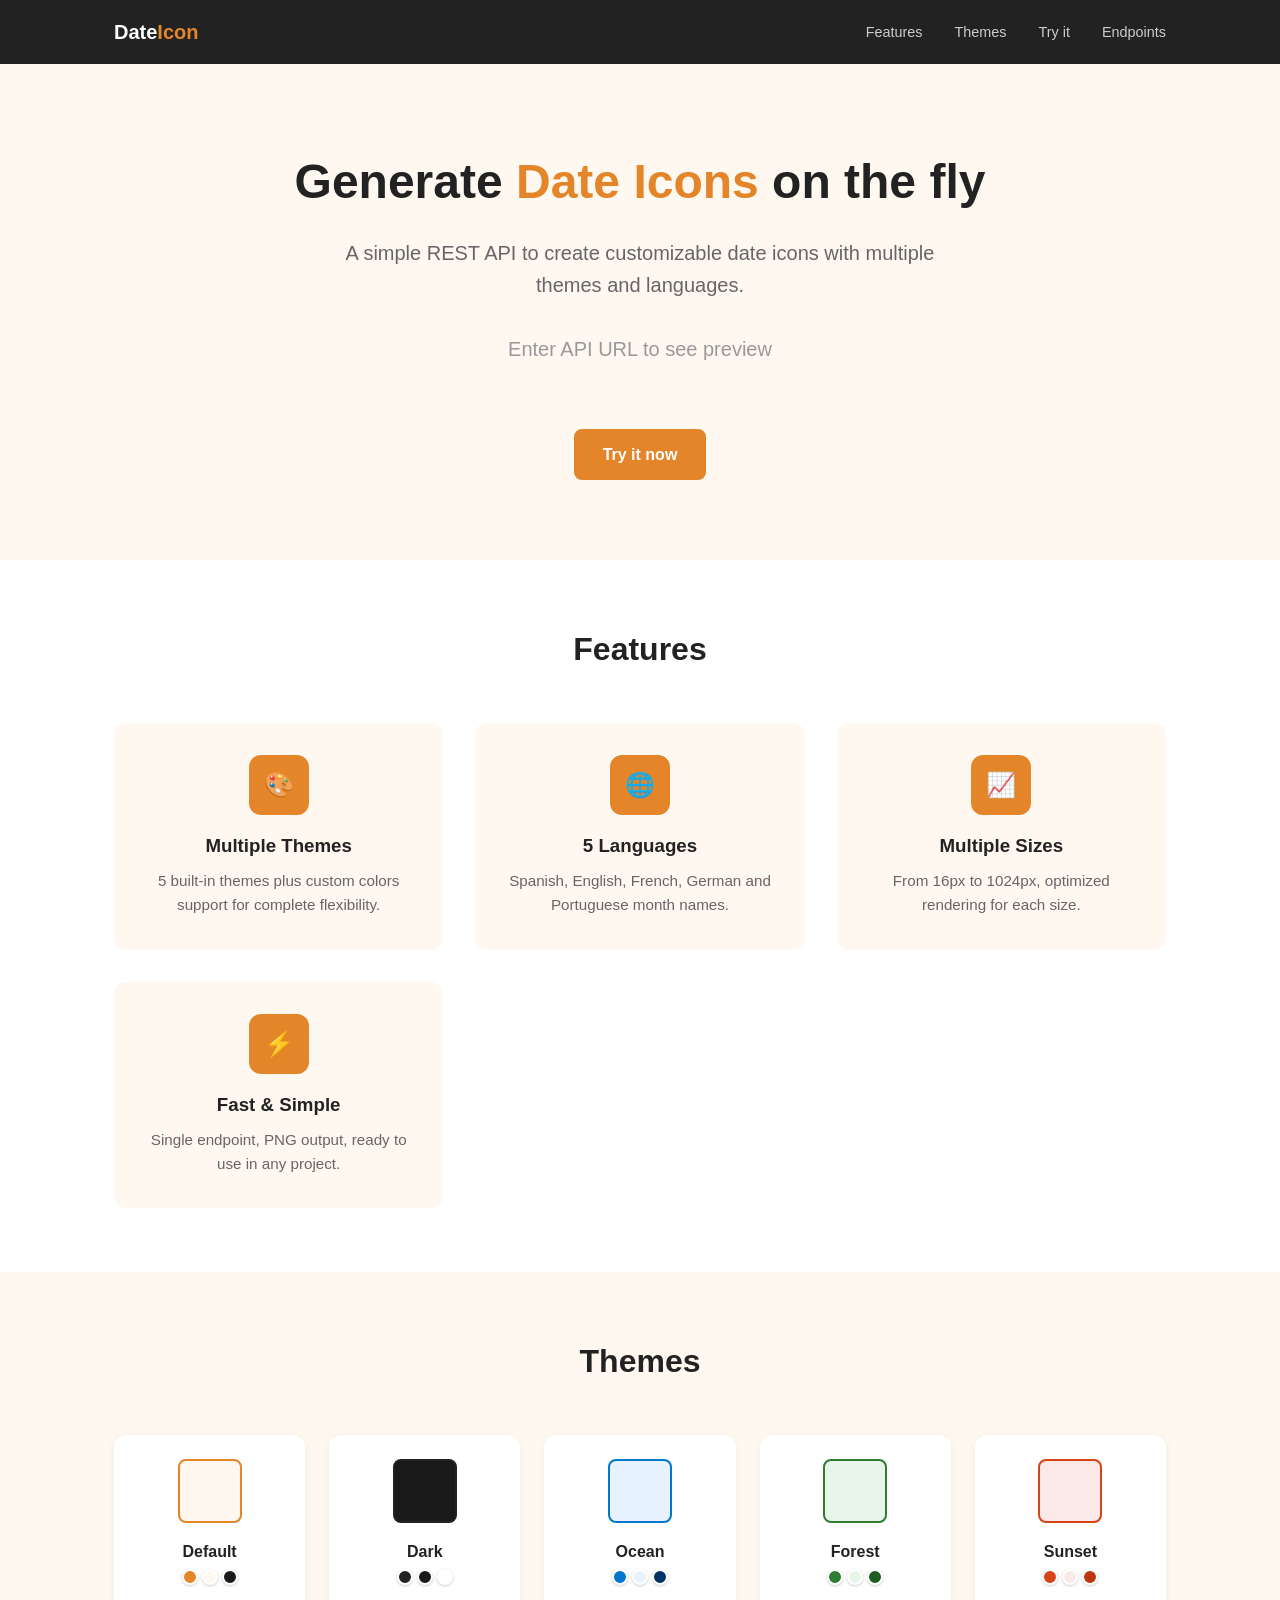
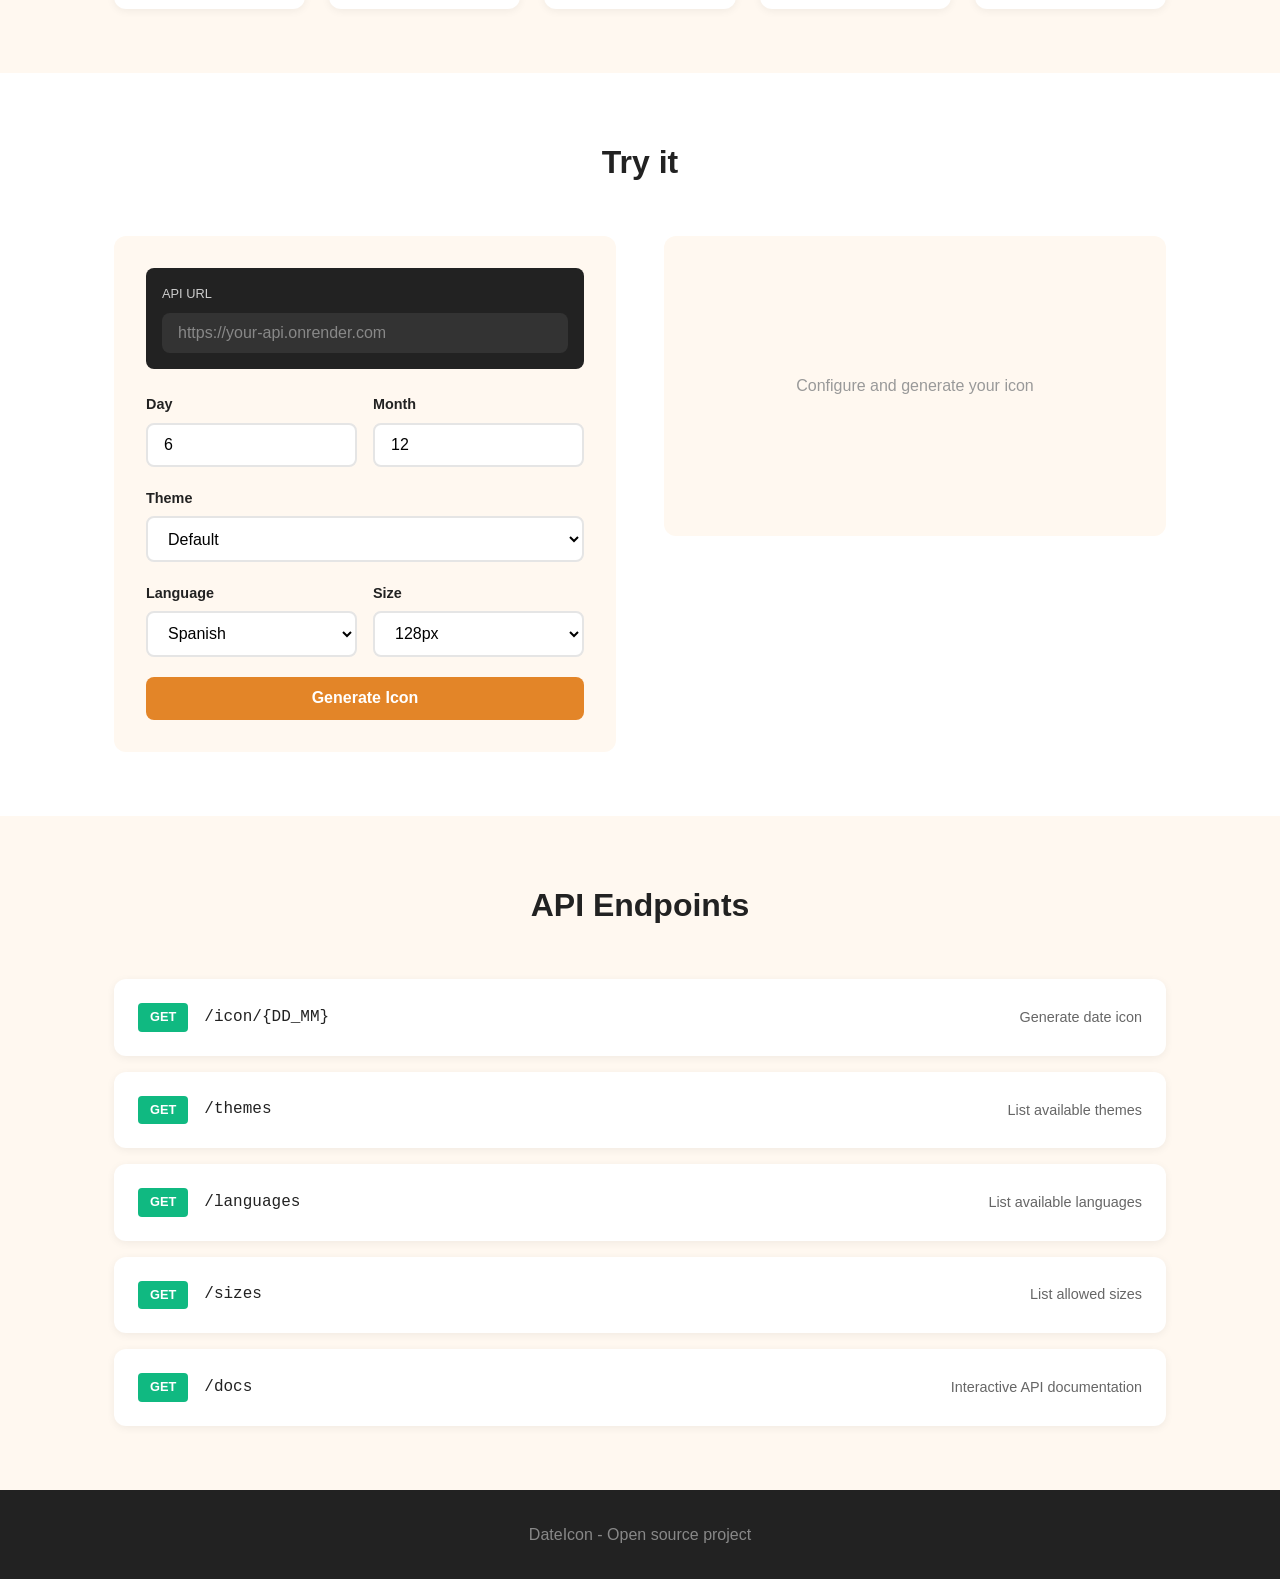
==== index.html @ a5574ef9 "feat(dateIcon): initial project setup - Add Flask application entry point (app.py) - Add centralized" ====
<!DOCTYPE html>
<html lang="en">

<head>
	<meta charset="UTF-8">
	<meta name="viewport" content="width=device-width, initial-scale=1.0">
	<title>Date Icon</title>
	<link rel="icon" type="image/png" href="/static/logo.png">
	<style>
		* {
			box-sizing: border-box;
			margin: 0;
			padding: 0;
		}

		:root {
			--primary: #e38528;
			--primary-dark: #c97420;
			--secondary: #222222;
			--background: #fff8f0;
			--text: #1a1a1a;
			--card: #ffffff;
			--border: #e5e5e5;
		}

		body {
			font-family: -apple-system, BlinkMacSystemFont, 'Segoe UI', Roboto, sans-serif;
			background: var(--background);
			color: var(--text);
			line-height: 1.6;
		}

		.container {
			max-width: 1100px;
			margin: 0 auto;
			padding: 0 1.5rem;
		}

		/* Navigation */
		nav {
			background: var(--secondary);
			padding: 1rem 0;
			position: sticky;
			top: 0;
			z-index: 100;
		}

		nav .container {
			display: flex;
			justify-content: space-between;
			align-items: center;
		}

		.logo {
			color: white;
			font-weight: 700;
			font-size: 1.25rem;
		}

		.logo span {
			color: var(--primary);
		}

		.nav-links {
			display: flex;
			gap: 2rem;
			list-style: none;
		}

		.nav-links a {
			color: #ccc;
			text-decoration: none;
			font-size: 0.9rem;
			transition: color 0.2s;
		}

		.nav-links a:hover {
			color: var(--primary);
		}

		/* Hero */
		.hero {
			padding: 5rem 0;
			text-align: center;
		}

		.hero h1 {
			font-size: 3rem;
			margin-bottom: 1rem;
			color: var(--secondary);
		}

		.hero h1 span {
			color: var(--primary);
		}

		.hero p {
			font-size: 1.25rem;
			color: #666;
			max-width: 600px;
			margin: 0 auto 2rem;
		}

		.hero-demo {
			display: flex;
			justify-content: center;
			gap: 1rem;
			flex-wrap: wrap;
			margin-bottom: 2rem;
		}

		.hero-demo img {
			width: 80px;
			height: 80px;
			border-radius: 12px;
			box-shadow: 0 4px 12px rgba(0, 0, 0, 0.1);
		}

		.btn {
			display: inline-block;
			background: var(--primary);
			color: white;
			padding: 0.8rem 1.8rem;
			border-radius: 8px;
			text-decoration: none;
			font-weight: 600;
			transition: background 0.2s, transform 0.1s;
			border: none;
			cursor: pointer;
			font-size: 1rem;
		}

		.btn:hover {
			background: var(--primary-dark);
		}

		.btn-outline {
			background: transparent;
			border: 2px solid var(--primary);
			color: var(--primary);
		}

		.btn-outline:hover {
			background: var(--primary);
			color: white;
		}

		/* Features */
		.features {
			padding: 4rem 0;
			background: white;
		}

		.section-title {
			text-align: center;
			font-size: 2rem;
			margin-bottom: 3rem;
			color: var(--secondary);
		}

		.features-grid {
			display: grid;
			grid-template-columns: repeat(auto-fit, minmax(280px, 1fr));
			gap: 2rem;
		}

		.feature-card {
			background: var(--background);
			padding: 2rem;
			border-radius: 12px;
			text-align: center;
		}

		.feature-icon {
			width: 60px;
			height: 60px;
			background: var(--primary);
			border-radius: 12px;
			display: flex;
			align-items: center;
			justify-content: center;
			margin: 0 auto 1rem;
			font-size: 1.5rem;
		}

		.feature-card h3 {
			margin-bottom: 0.5rem;
			color: var(--secondary);
		}

		.feature-card p {
			color: #666;
			font-size: 0.95rem;
		}

		/* Themes */
		.themes {
			padding: 4rem 0;
		}

		.themes-grid {
			display: grid;
			grid-template-columns: repeat(auto-fit, minmax(180px, 1fr));
			gap: 1.5rem;
		}

		.theme-card {
			background: white;
			border-radius: 12px;
			padding: 1.5rem;
			text-align: center;
			box-shadow: 0 2px 8px rgba(0, 0, 0, 0.06);
			transition: transform 0.2s, box-shadow 0.2s;
		}

		.theme-card:hover {
			transform: translateY(-4px);
			box-shadow: 0 8px 20px rgba(0, 0, 0, 0.1);
		}

		.theme-preview {
			width: 64px;
			height: 64px;
			margin: 0 auto 1rem;
			border-radius: 8px;
		}

		.theme-card h4 {
			color: var(--secondary);
			margin-bottom: 0.25rem;
		}

		.theme-colors {
			display: flex;
			justify-content: center;
			gap: 0.25rem;
		}

		.color-dot {
			width: 16px;
			height: 16px;
			border-radius: 50%;
			border: 2px solid white;
			box-shadow: 0 1px 3px rgba(0, 0, 0, 0.2);
		}

		/* Playground */
		.playground {
			padding: 4rem 0;
			background: white;
		}

		.playground-wrapper {
			display: grid;
			grid-template-columns: 1fr 1fr;
			gap: 3rem;
			align-items: start;
		}

		@media (max-width: 768px) {
			.playground-wrapper {
				grid-template-columns: 1fr;
			}
		}

		.playground-form {
			background: var(--background);
			padding: 2rem;
			border-radius: 12px;
		}

		.form-group {
			margin-bottom: 1.25rem;
		}

		.form-group label {
			display: block;
			font-weight: 600;
			margin-bottom: 0.4rem;
			font-size: 0.9rem;
			color: var(--secondary);
		}

		.form-row {
			display: grid;
			grid-template-columns: 1fr 1fr;
			gap: 1rem;
		}

		input,
		select {
			width: 100%;
			padding: 0.7rem 1rem;
			border: 2px solid var(--border);
			border-radius: 8px;
			font-size: 1rem;
			transition: border-color 0.2s;
			background: white;
		}

		input:focus,
		select:focus {
			outline: none;
			border-color: var(--primary);
		}

		.api-config {
			background: var(--secondary);
			color: white;
			padding: 1rem;
			border-radius: 8px;
			margin-bottom: 1.5rem;
		}

		.api-config label {
			color: #ccc;
			font-size: 0.8rem;
			margin-bottom: 0.5rem;
			display: block;
		}

		.api-config input {
			background: #333;
			border: none;
			color: white;
		}

		.api-config input::placeholder {
			color: #888;
		}

		.playground-result {
			text-align: center;
		}

		.result-preview {
			background: var(--background);
			border-radius: 12px;
			padding: 3rem;
			min-height: 300px;
			display: flex;
			flex-direction: column;
			align-items: center;
			justify-content: center;
		}

		.result-image {
			max-width: 200px;
			border-radius: 12px;
			box-shadow: 0 8px 24px rgba(0, 0, 0, 0.15);
		}

		.result-url {
			margin-top: 1.5rem;
			background: var(--secondary);
			color: #aaa;
			padding: 0.75rem 1rem;
			border-radius: 8px;
			font-family: monospace;
			font-size: 0.8rem;
			word-break: break-all;
			max-width: 100%;
		}

		.result-url code {
			color: var(--primary);
		}

		.loader {
			display: none;
			flex-direction: column;
			align-items: center;
			gap: 1rem;
		}

		.loader.active {
			display: flex;
		}

		.spinner {
			width: 48px;
			height: 48px;
			border: 4px solid var(--border);
			border-top-color: var(--primary);
			border-radius: 50%;
			animation: spin 1s linear infinite;
		}

		@keyframes spin {
			to {
				transform: rotate(360deg);
			}
		}

		.loader-text {
			color: #666;
		}

		.loader-warning {
			background: #fff3e0;
			color: #e65100;
			padding: 0.75rem 1rem;
			border-radius: 8px;
			font-size: 0.85rem;
			max-width: 280px;
			display: none;
		}

		.error-msg {
			background: #ffebee;
			color: #c62828;
			padding: 1rem;
			border-radius: 8px;
			display: none;
		}

		.placeholder-text {
			color: #999;
		}

		.hidden {
			display: none !important;
		}

		/* Endpoints */
		.endpoints {
			padding: 4rem 0;
		}

		.endpoint-list {
			display: flex;
			flex-direction: column;
			gap: 1rem;
		}

		.endpoint {
			background: white;
			border-radius: 12px;
			padding: 1.5rem;
			display: flex;
			align-items: center;
			gap: 1rem;
			box-shadow: 0 2px 8px rgba(0, 0, 0, 0.06);
		}

		.endpoint-method {
			background: #10b981;
			color: white;
			padding: 0.25rem 0.75rem;
			border-radius: 4px;
			font-weight: 600;
			font-size: 0.8rem;
		}

		.endpoint-path {
			font-family: monospace;
			font-size: 1rem;
			color: var(--secondary);
		}

		.endpoint-desc {
			color: #666;
			margin-left: auto;
			font-size: 0.9rem;
		}

		@media (max-width: 600px) {
			.endpoint {
				flex-direction: column;
				align-items: flex-start;
			}

			.endpoint-desc {
				margin-left: 0;
			}
		}

		/* Footer */
		footer {
			background: var(--secondary);
			color: #888;
			padding: 2rem 0;
			text-align: center;
		}

		footer a {
			color: var(--primary);
			text-decoration: none;
		}
	</style>
</head>

<body>
	<nav>
		<div class="container">
			<div class="logo">Date<span>Icon</span></div>
			<ul class="nav-links">
				<li><a href="#features">Features</a></li>
				<li><a href="#themes">Themes</a></li>
				<li><a href="#playground">Try it</a></li>
				<li><a href="#endpoints">Endpoints</a></li>
			</ul>
		</div>
	</nav>

	<section class="hero">
		<div class="container">
			<h1>Generate <span>Date Icons</span> on the fly</h1>
			<p>A simple REST API to create customizable date icons with multiple themes and languages.</p>
			<div class="hero-demo" id="heroDemo"></div>
			<a href="#playground" class="btn">Try it now</a>
		</div>
	</section>

	<section class="features" id="features">
		<div class="container">
			<h2 class="section-title">Features</h2>
			<div class="features-grid">
				<div class="feature-card">
					<div class="feature-icon">&#127912;</div>
					<h3>Multiple Themes</h3>
					<p>5 built-in themes plus custom colors support for complete flexibility.</p>
				</div>
				<div class="feature-card">
					<div class="feature-icon">&#127760;</div>
					<h3>5 Languages</h3>
					<p>Spanish, English, French, German and Portuguese month names.</p>
				</div>
				<div class="feature-card">
					<div class="feature-icon">&#128200;</div>
					<h3>Multiple Sizes</h3>
					<p>From 16px to 1024px, optimized rendering for each size.</p>
				</div>
				<div class="feature-card">
					<div class="feature-icon">&#9889;</div>
					<h3>Fast & Simple</h3>
					<p>Single endpoint, PNG output, ready to use in any project.</p>
				</div>
			</div>
		</div>
	</section>

	<section class="themes" id="themes">
		<div class="container">
			<h2 class="section-title">Themes</h2>
			<div class="themes-grid" id="themesGrid"></div>
		</div>
	</section>

	<section class="playground" id="playground">
		<div class="container">
			<h2 class="section-title">Try it</h2>
			<div class="playground-wrapper">
				<div class="playground-form">
					<div class="api-config">
						<label>API URL</label>
						<input type="url" id="apiUrl" placeholder="https://your-api.onrender.com">
					</div>
					<form id="iconForm">
						<div class="form-row">
							<div class="form-group">
								<label>Day</label>
								<input type="number" id="day" min="1" max="31" value="15" required>
							</div>
							<div class="form-group">
								<label>Month</label>
								<input type="number" id="month" min="1" max="12" value="6" required>
							</div>
						</div>
						<div class="form-group">
							<label>Theme</label>
							<select id="theme">
								<option value="default">Default</option>
								<option value="dark">Dark</option>
								<option value="ocean">Ocean</option>
								<option value="forest">Forest</option>
								<option value="sunset">Sunset</option>
							</select>
						</div>
						<div class="form-row">
							<div class="form-group">
								<label>Language</label>
								<select id="lang">
									<option value="es">Spanish</option>
									<option value="en">English</option>
									<option value="fr">French</option>
									<option value="de">German</option>
									<option value="pt">Portuguese</option>
								</select>
							</div>
							<div class="form-group">
								<label>Size</label>
								<select id="size">
									<option value="64">64px</option>
									<option value="128" selected>128px</option>
									<option value="256">256px</option>
									<option value="512">512px</option>
								</select>
							</div>
						</div>
						<button type="submit" class="btn" id="generateBtn" style="width:100%">Generate Icon</button>
					</form>
				</div>

				<div class="playground-result">
					<div class="result-preview">
						<div class="loader" id="loader">
							<div class="spinner"></div>
							<p class="loader-text">Generating... <span id="timer">0s</span></p>
							<div class="loader-warning" id="coldWarning">
								First request may take 30-60s (server cold start)
							</div>
						</div>
						<div class="error-msg" id="errorMsg"></div>
						<div id="resultContent" class="hidden">
							<img id="resultImage" class="result-image" alt="Generated icon">
						</div>
						<p class="placeholder-text" id="placeholder">Configure and generate your icon</p>
					</div>
					<div class="result-url hidden" id="resultUrlBox">
						<code id="resultUrl"></code>
					</div>
				</div>
			</div>
		</div>
	</section>

	<section class="endpoints" id="endpoints">
		<div class="container">
			<h2 class="section-title">API Endpoints</h2>
			<div class="endpoint-list">
				<div class="endpoint">
					<span class="endpoint-method">GET</span>
					<span class="endpoint-path">/icon/{DD_MM}</span>
					<span class="endpoint-desc">Generate date icon</span>
				</div>
				<div class="endpoint">
					<span class="endpoint-method">GET</span>
					<span class="endpoint-path">/themes</span>
					<span class="endpoint-desc">List available themes</span>
				</div>
				<div class="endpoint">
					<span class="endpoint-method">GET</span>
					<span class="endpoint-path">/languages</span>
					<span class="endpoint-desc">List available languages</span>
				</div>
				<div class="endpoint">
					<span class="endpoint-method">GET</span>
					<span class="endpoint-path">/sizes</span>
					<span class="endpoint-desc">List allowed sizes</span>
				</div>
				<div class="endpoint">
					<span class="endpoint-method">GET</span>
					<span class="endpoint-path">/docs</span>
					<span class="endpoint-desc">Interactive API documentation</span>
				</div>
			</div>
		</div>
	</section>

	<footer>
		<div class="container">
			<p>DateIcon - Open source project</p>
		</div>
	</footer>

	<script>
		const STORAGE_KEY = 'dateIconApiUrl';
		const THEMES_DATA = {
			default: {name: 'Default', bar: '#e38528', bg: '#fff8f0', text: '#1a1a1a'},
			dark: {name: 'Dark', bar: '#222222', bg: '#1a1a1a', text: '#ffffff'},
			ocean: {name: 'Ocean', bar: '#0077cc', bg: '#e6f3ff', text: '#003366'},
			forest: {name: 'Forest', bar: '#2e7d32', bg: '#e8f5e9', text: '#1b5e20'},
			sunset: {name: 'Sunset', bar: '#d84315', bg: '#fbe9e7', text: '#bf360c'}
		};

		let timerInterval = null;
		let startTime = null;

		// Elements
		const apiUrlInput = document.getElementById('apiUrl');
		const form = document.getElementById('iconForm');
		const loader = document.getElementById('loader');
		const errorMsg = document.getElementById('errorMsg');
		const resultContent = document.getElementById('resultContent');
		const resultImage = document.getElementById('resultImage');
		const resultUrl = document.getElementById('resultUrl');
		const resultUrlBox = document.getElementById('resultUrlBox');
		const placeholder = document.getElementById('placeholder');
		const timer = document.getElementById('timer');
		const coldWarning = document.getElementById('coldWarning');
		const generateBtn = document.getElementById('generateBtn');

		// Load saved URL
		const saved = localStorage.getItem(STORAGE_KEY);
		if (saved) apiUrlInput.value = saved;

		apiUrlInput.addEventListener('change', () => {
			localStorage.setItem(STORAGE_KEY, apiUrlInput.value.trim());
			renderHeroDemo();
			renderThemes();
		});

		function getBaseUrl() {
			return apiUrlInput.value.trim().replace(/\/$/, '');
		}

		// Render hero demo images
		function renderHeroDemo() {
			const base = getBaseUrl();
			const heroDemo = document.getElementById('heroDemo');
			if (!base) {
				heroDemo.innerHTML = '<p style="color:#999">Enter API URL to see preview</p>';
				return;
			}
			const dates = ['25_12', '14_02', '01_01', '04_07', '31_10'];
			const themes = ['default', 'ocean', 'forest', 'sunset', 'dark'];
			heroDemo.innerHTML = dates.map((d, i) =>
				`<img src="${base}/icon/${d}?theme=${themes[i]}&size=128" alt="Demo ${i + 1}" onerror="this.style.display='none'">`
			).join('');
		}

		// Render themes grid
		function renderThemes() {
			const base = getBaseUrl();
			const grid = document.getElementById('themesGrid');
			grid.innerHTML = Object.entries(THEMES_DATA).map(([key, t]) => `
                <div class="theme-card">
                    ${base
					? `<img class="theme-preview" src="${base}/icon/15_06?theme=${key}&size=128" alt="${t.name}" onerror="this.style.opacity=0.3">`
					: `<div class="theme-preview" style="background:${t.bg};border:2px solid ${t.bar}"></div>`
				}
                    <h4>${t.name}</h4>
                    <div class="theme-colors">
                        <span class="color-dot" style="background:${t.bar}"></span>
                        <span class="color-dot" style="background:${t.bg}"></span>
                        <span class="color-dot" style="background:${t.text}"></span>
                    </div>
                </div>
            `).join('');
		}

		function updateTimer() {
			const elapsed = Math.floor((Date.now() - startTime) / 1000);
			timer.textContent = `${elapsed}s`;
			if (elapsed >= 5) coldWarning.style.display = 'block';
		}

		function startTimer() {
			startTime = Date.now();
			coldWarning.style.display = 'none';
			timerInterval = setInterval(updateTimer, 1000);
			updateTimer();
		}

		function stopTimer() {
			if (timerInterval) {
				clearInterval(timerInterval);
				timerInterval = null;
			}
		}

		function showLoader() {
			loader.classList.add('active');
			errorMsg.style.display = 'none';
			resultContent.classList.add('hidden');
			resultUrlBox.classList.add('hidden');
			placeholder.classList.add('hidden');
			generateBtn.disabled = true;
			startTimer();
		}

		function hideLoader() {
			loader.classList.remove('active');
			generateBtn.disabled = false;
			stopTimer();
		}

		function showError(msg) {
			hideLoader();
			errorMsg.textContent = msg;
			errorMsg.style.display = 'block';
		}

		function showResult(url) {
			hideLoader();
			resultImage.src = url;
			resultUrl.textContent = url;
			resultContent.classList.remove('hidden');
			resultUrlBox.classList.remove('hidden');
		}

		form.addEventListener('submit', async (e) => {
			e.preventDefault();
			const base = getBaseUrl();
			if (!base) {
				showError('Please enter the API URL');
				return;
			}

			const day = document.getElementById('day').value.padStart(2, '0');
			const month = document.getElementById('month').value.padStart(2, '0');
			const theme = document.getElementById('theme').value;
			const lang = document.getElementById('lang').value;
			const size = document.getElementById('size').value;

			const url = `${base}/icon/${day}_${month}?theme=${theme}&lang=${lang}&size=${size}`;
			showLoader();

			try {
				const controller = new AbortController();
				const timeout = setTimeout(() => controller.abort(), 90000);
				const res = await fetch(url, {signal: controller.signal});
				clearTimeout(timeout);

				if (!res.ok) {
					const data = await res.json();
					throw new Error(data.detail || 'Request failed');
				}
				showResult(url);
			} catch (err) {
				if (err.name === 'AbortError') {
					showError('Timeout (90s). Server may be unavailable.');
				} else if (err.message.includes('Failed to fetch')) {
					showError('Cannot connect. Check URL or wait for cold start.');
				} else {
					showError(err.message);
				}
			}
		});

		// Init
		const today = new Date();
		document.getElementById('day').value = today.getDate();
		document.getElementById('month').value = today.getMonth() + 1;
		renderHeroDemo();
		renderThemes();
	</script>
</body>

</html>
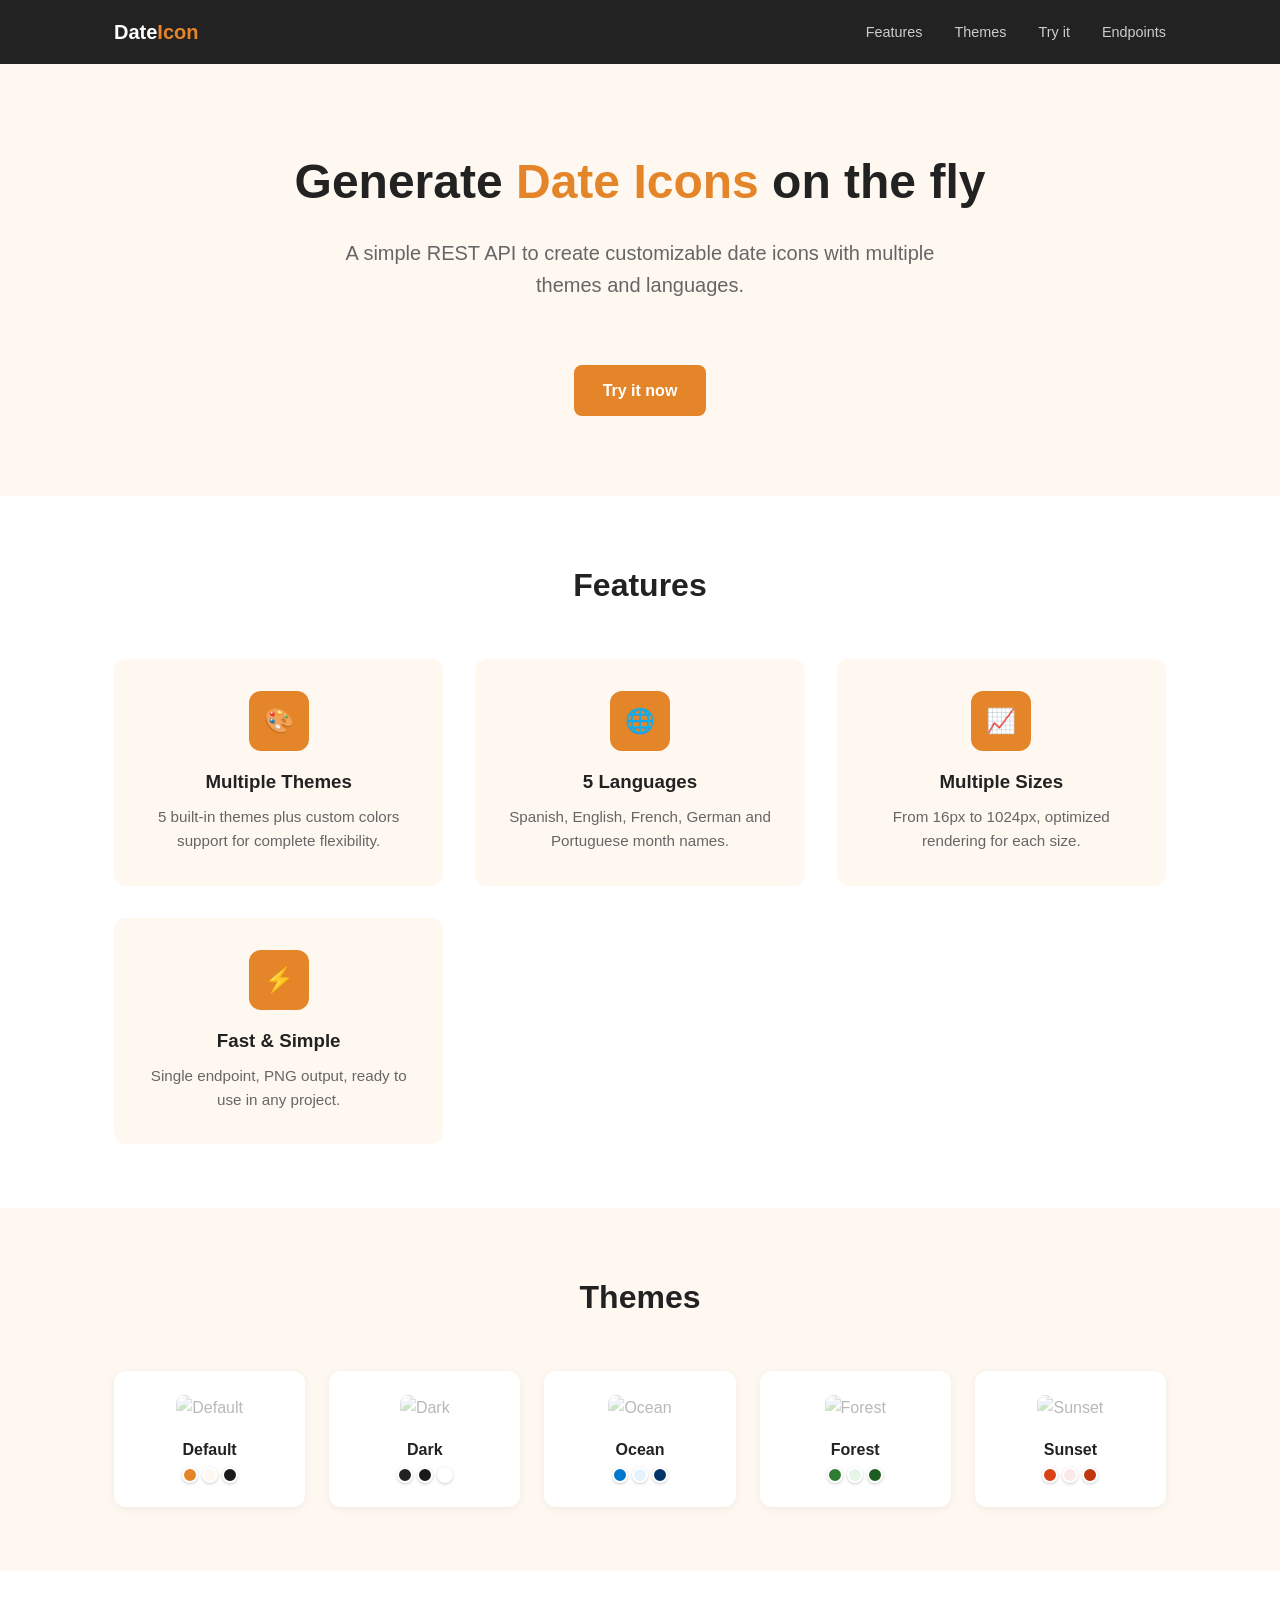
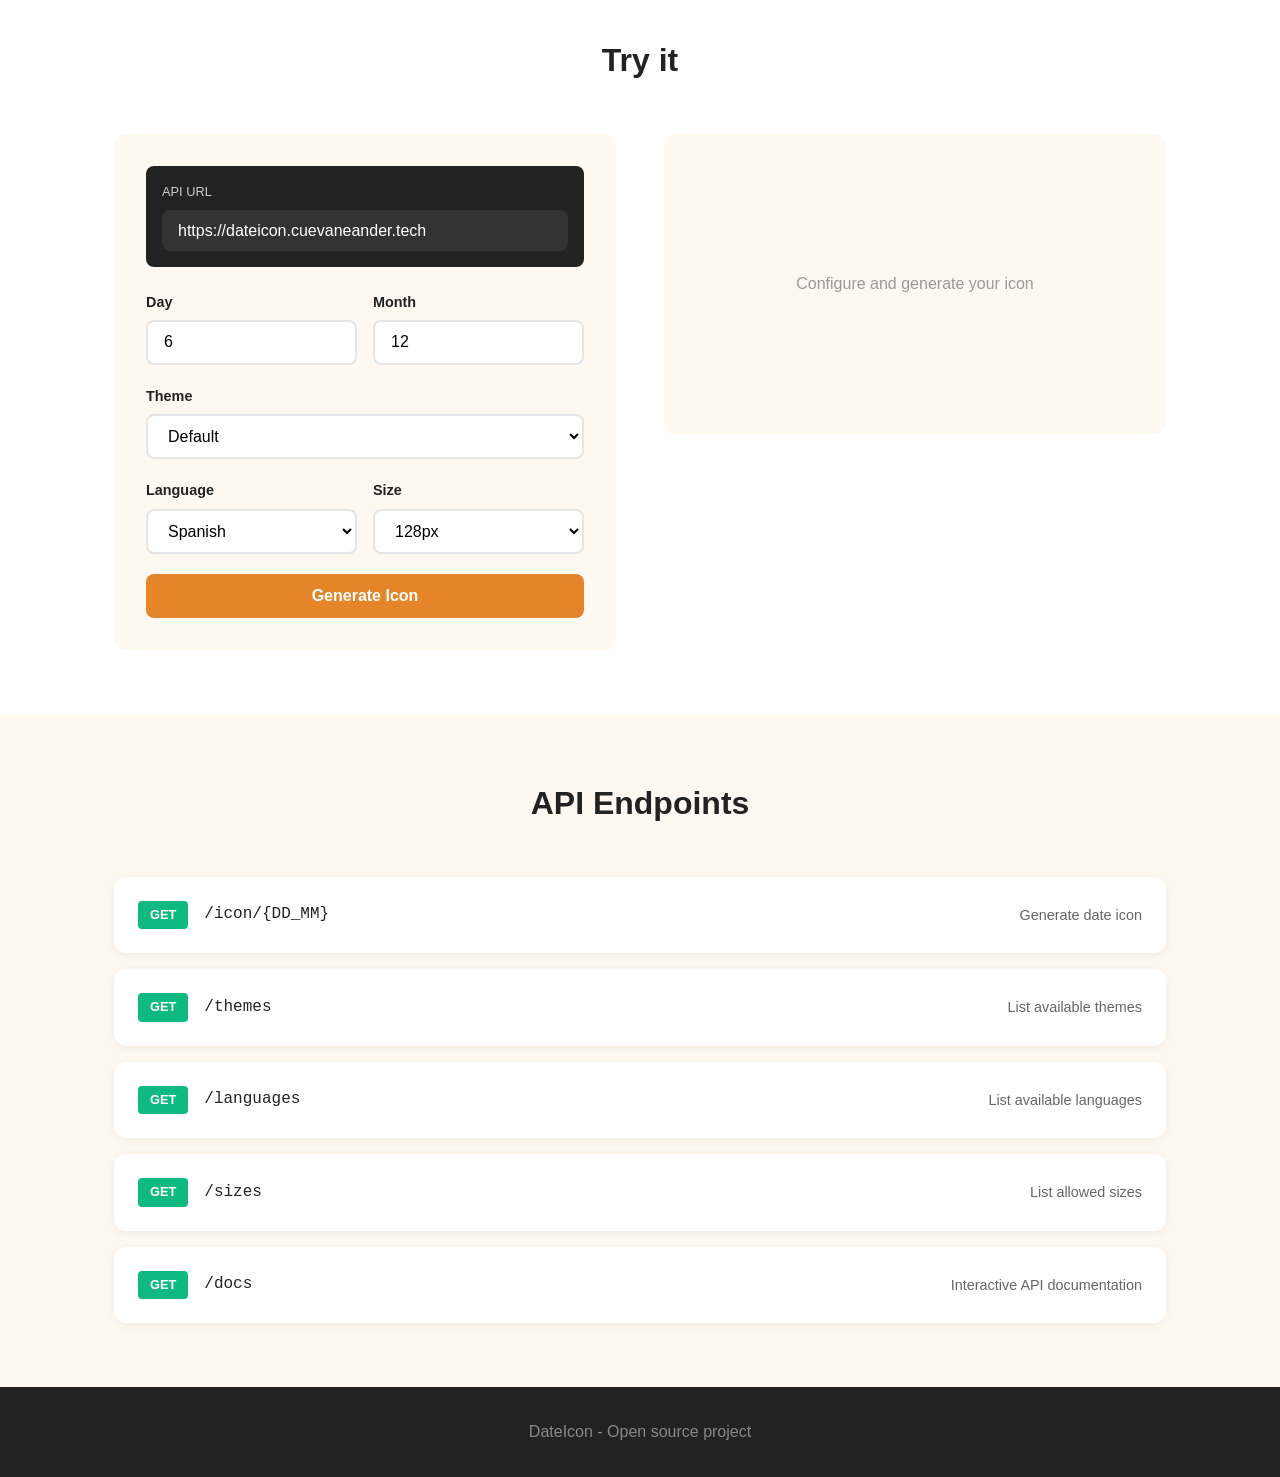
==== commit 12f428b3: "feat(seo): add meta tags and default API URL - Add meta description for SEO - Add Open Graph tags fo" ====
--- a/index.html
+++ b/index.html
@@ -5,6 +5,23 @@
 	<meta charset="UTF-8">
 	<meta name="viewport" content="width=device-width, initial-scale=1.0">
 	<title>Date Icon</title>
+	<meta name="description" content="A simple REST API to create customizable date icons with multiple themes and languages.">
+
+	<!-- Facebook Meta Tags -->
+	<meta property="og:url" content="https://dateicon.cuevaneander.tech/">
+	<meta property="og:type" content="website">
+	<meta property="og:title" content="Date Icon">
+	<meta property="og:description" content="A simple REST API to create customizable date icons with multiple themes and languages.">
+	<meta property="og:image" content="https://dateicon.cuevaneander.tech/static/logo.png">
+
+	<!-- Twitter Meta Tags -->
+	<meta name="twitter:card" content="summary_large_image">
+	<meta property="twitter:domain" content="dateicon.cuevaneander.tech">
+	<meta property="twitter:url" content="https://dateicon.cuevaneander.tech/">
+	<meta name="twitter:title" content="Date Icon">
+	<meta name="twitter:description" content="A simple REST API to create customizable date icons with multiple themes and languages.">
+	<meta name="twitter:image" content="https://dateicon.cuevaneander.tech/static/logo.png">
+
 	<link rel="icon" type="image/png" href="/static/logo.png">
 	<style>
 		* {
@@ -691,9 +708,9 @@
 		const coldWarning = document.getElementById('coldWarning');
 		const generateBtn = document.getElementById('generateBtn');
 
-		// Load saved URL
+		// Load saved URL or use default
 		const saved = localStorage.getItem(STORAGE_KEY);
-		if (saved) apiUrlInput.value = saved;
+		apiUrlInput.value = saved || 'https://dateicon.cuevaneander.tech';
 
 		apiUrlInput.addEventListener('change', () => {
 			localStorage.setItem(STORAGE_KEY, apiUrlInput.value.trim());
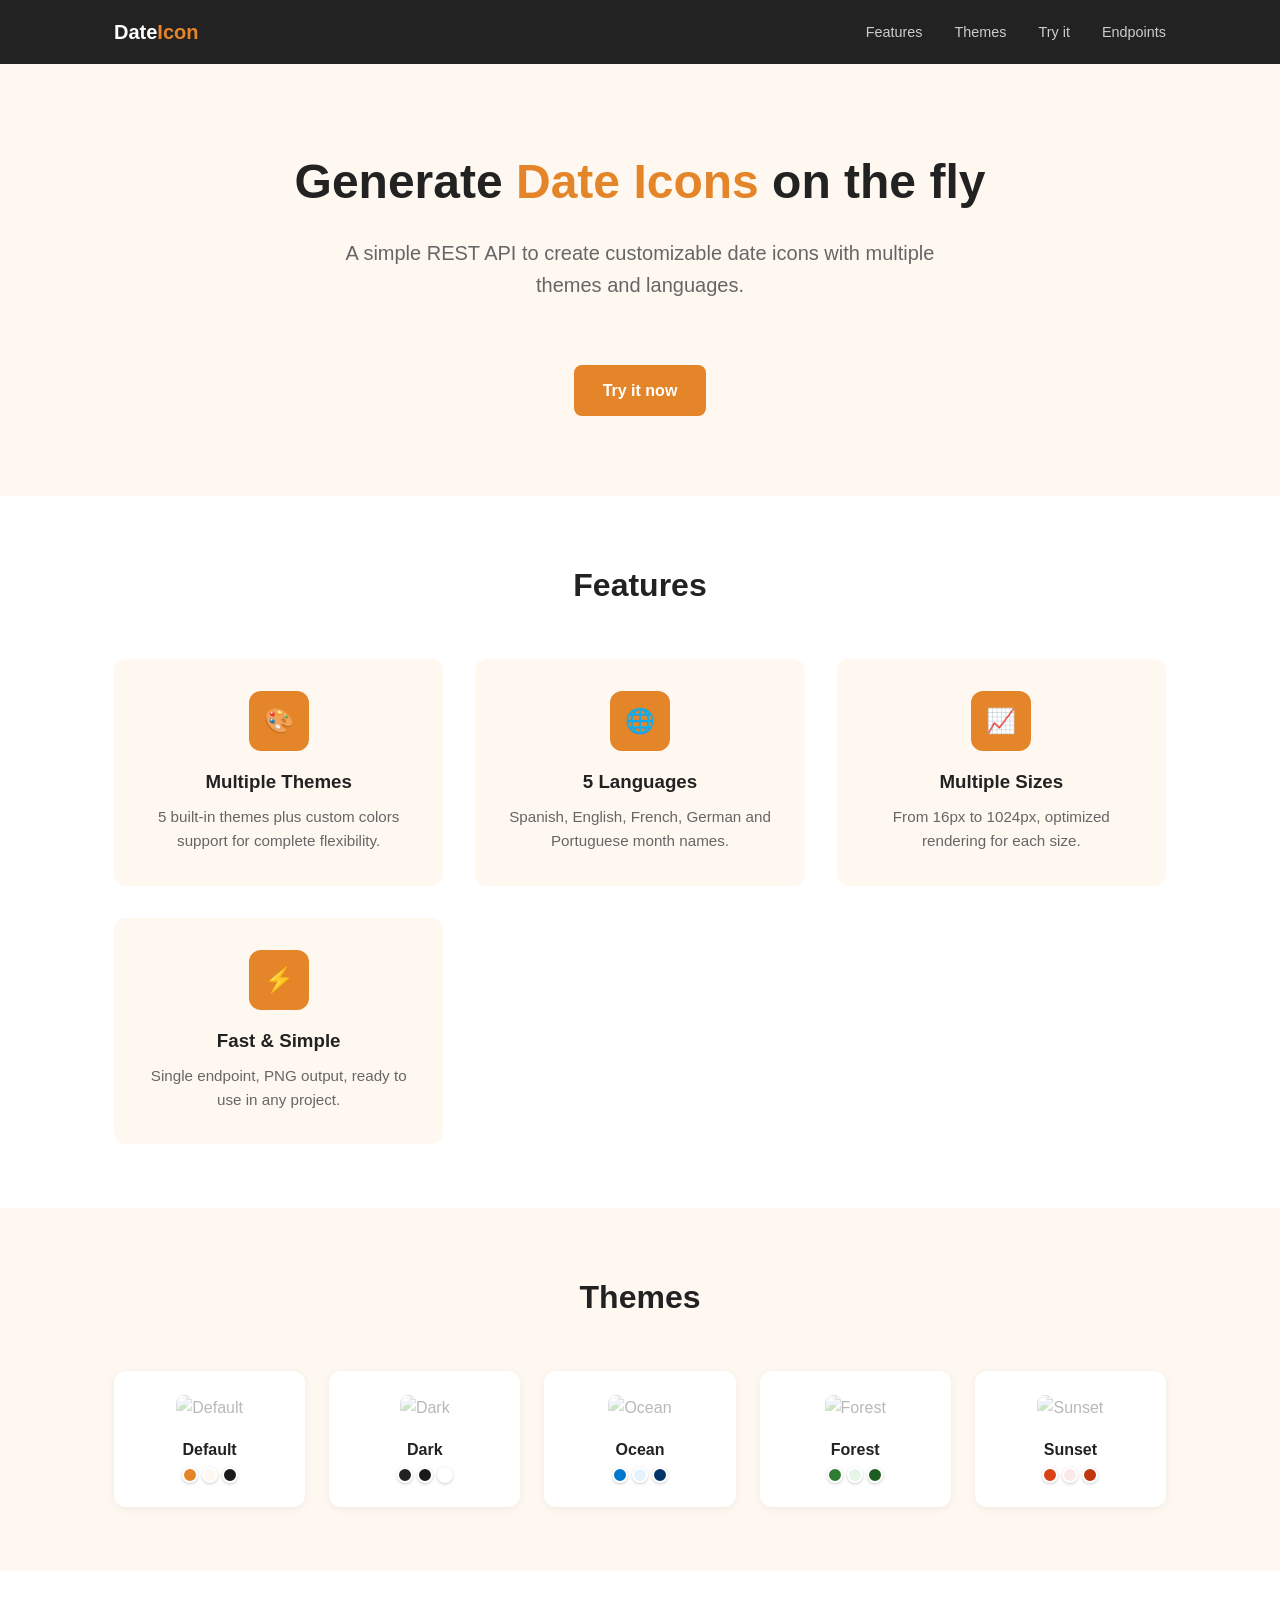
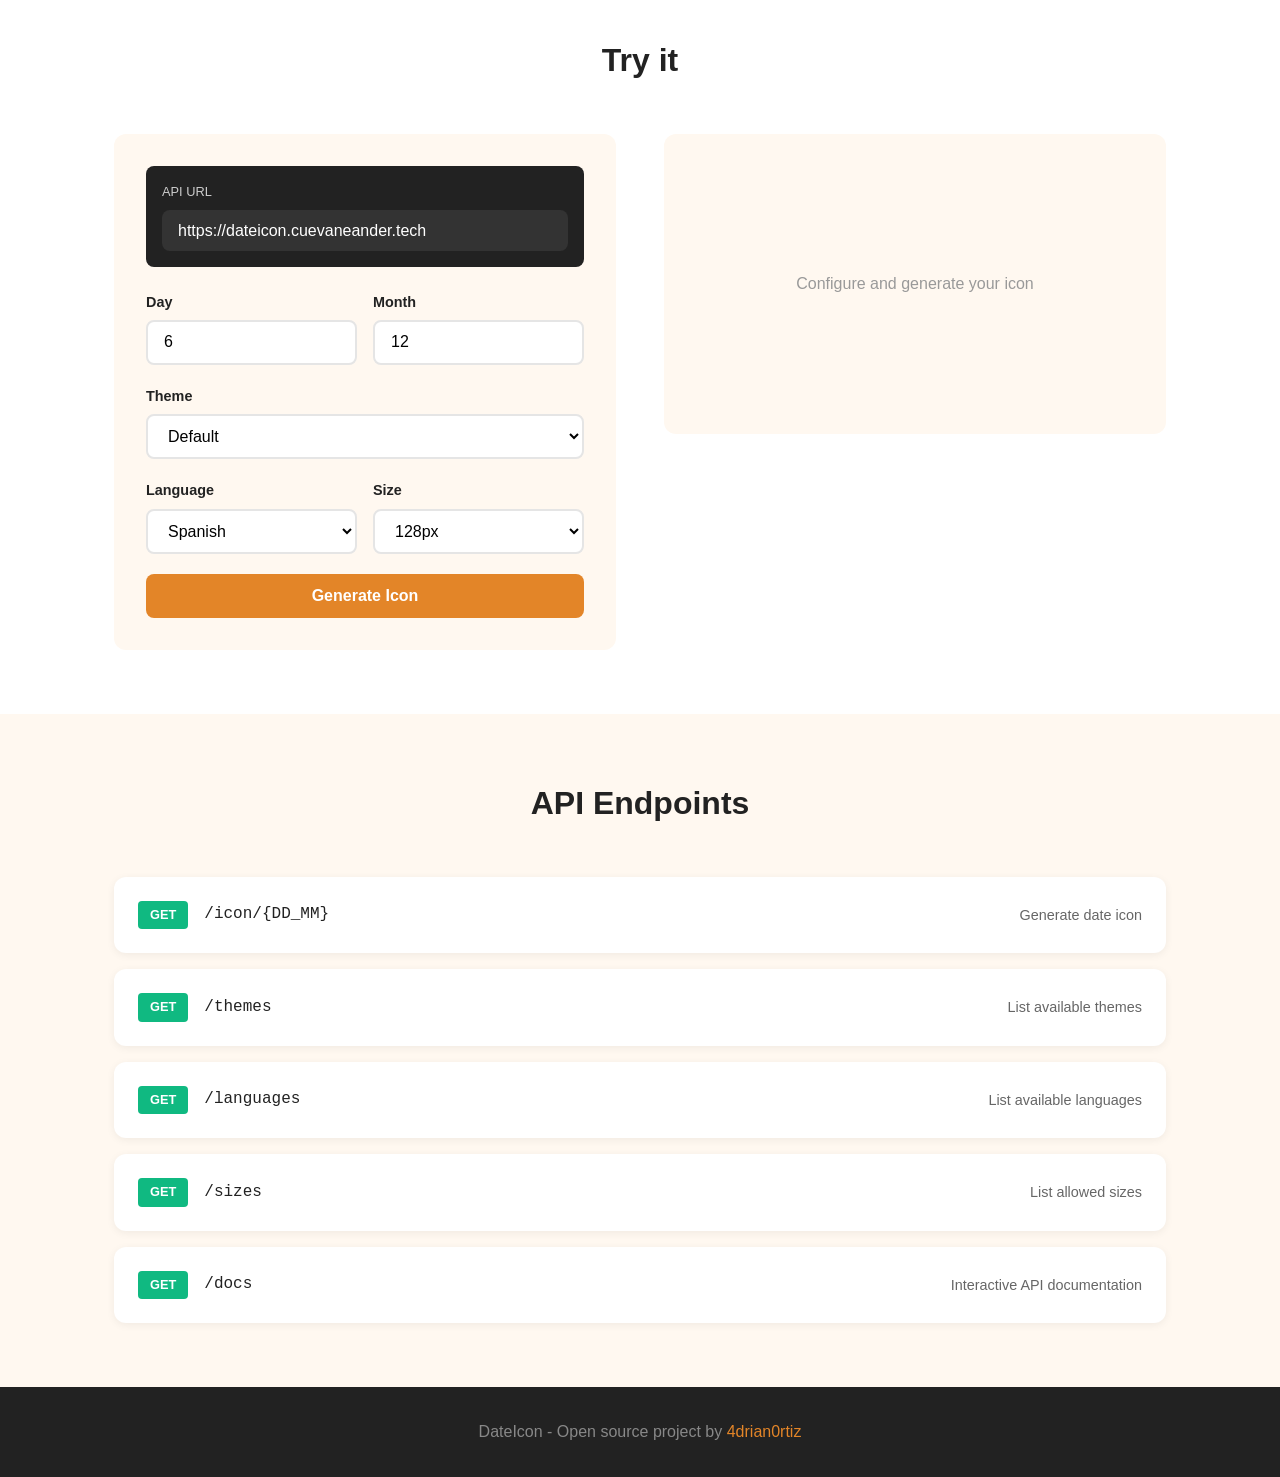
==== commit 0d9261ea: "style(index.html): Add link to github" ====
--- a/index.html
+++ b/index.html
@@ -12,7 +12,7 @@
 	<meta property="og:type" content="website">
 	<meta property="og:title" content="Date Icon">
 	<meta property="og:description" content="A simple REST API to create customizable date icons with multiple themes and languages.">
-	<meta property="og:image" content="https://dateicon.cuevaneander.tech/static/logo.png">
+	<meta property="og:image" content="/og-image.png">
 
 	<!-- Twitter Meta Tags -->
 	<meta name="twitter:card" content="summary_large_image">
@@ -20,7 +20,7 @@
 	<meta property="twitter:url" content="https://dateicon.cuevaneander.tech/">
 	<meta name="twitter:title" content="Date Icon">
 	<meta name="twitter:description" content="A simple REST API to create customizable date icons with multiple themes and languages.">
-	<meta name="twitter:image" content="https://dateicon.cuevaneander.tech/static/logo.png">
+	<meta name="twitter:image" content="/og-image.png">
 
 	<link rel="icon" type="image/png" href="/static/logo.png">
 	<style>
@@ -677,7 +677,7 @@
 
 	<footer>
 		<div class="container">
-			<p>DateIcon - Open source project</p>
+			<p>DateIcon - Open source project by <a href="https://github.com/4drian0rtiz" target="_blank">4drian0rtiz</a></p>
 		</div>
 	</footer>
 
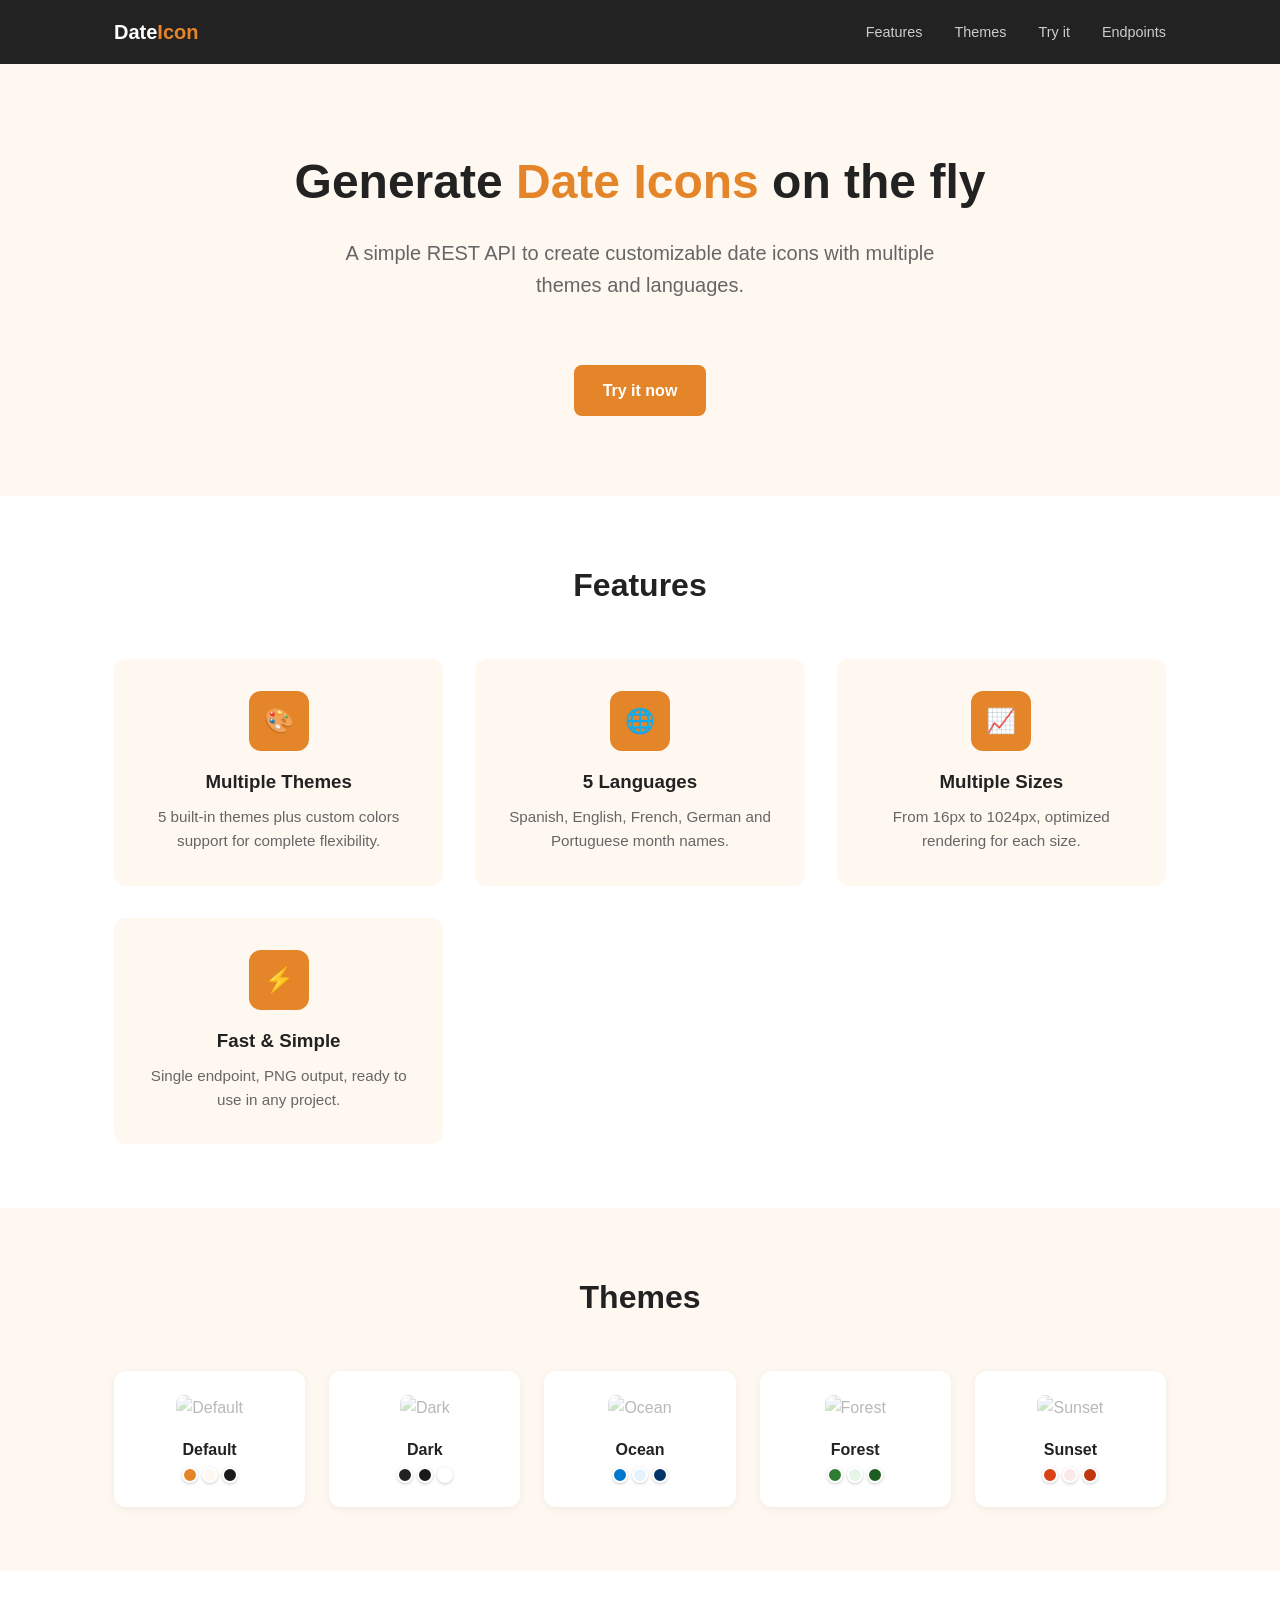
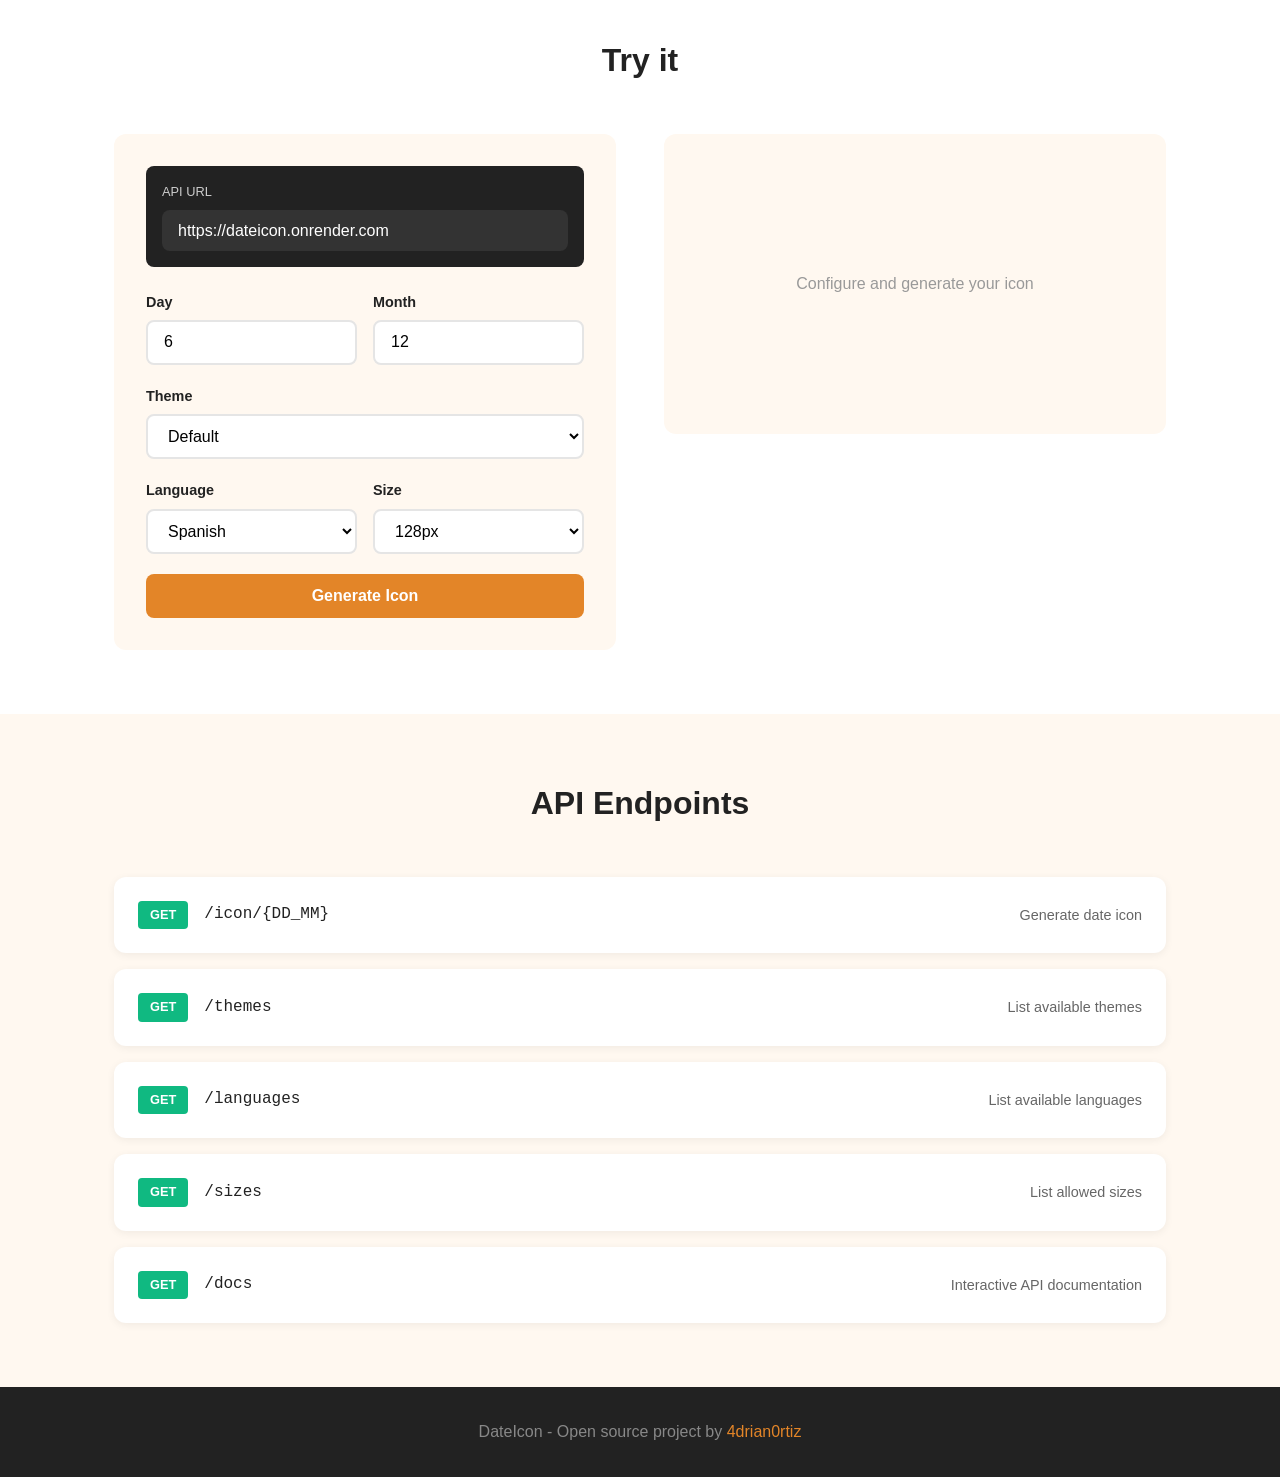
==== commit a484e877: "Actualizar index.html" ====
--- a/index.html
+++ b/index.html
@@ -710,7 +710,7 @@
 
 		// Load saved URL or use default
 		const saved = localStorage.getItem(STORAGE_KEY);
-		apiUrlInput.value = saved || 'https://dateicon.cuevaneander.tech';
+		apiUrlInput.value = saved || 'https://dateicon.onrender.com';
 
 		apiUrlInput.addEventListener('change', () => {
 			localStorage.setItem(STORAGE_KEY, apiUrlInput.value.trim());
